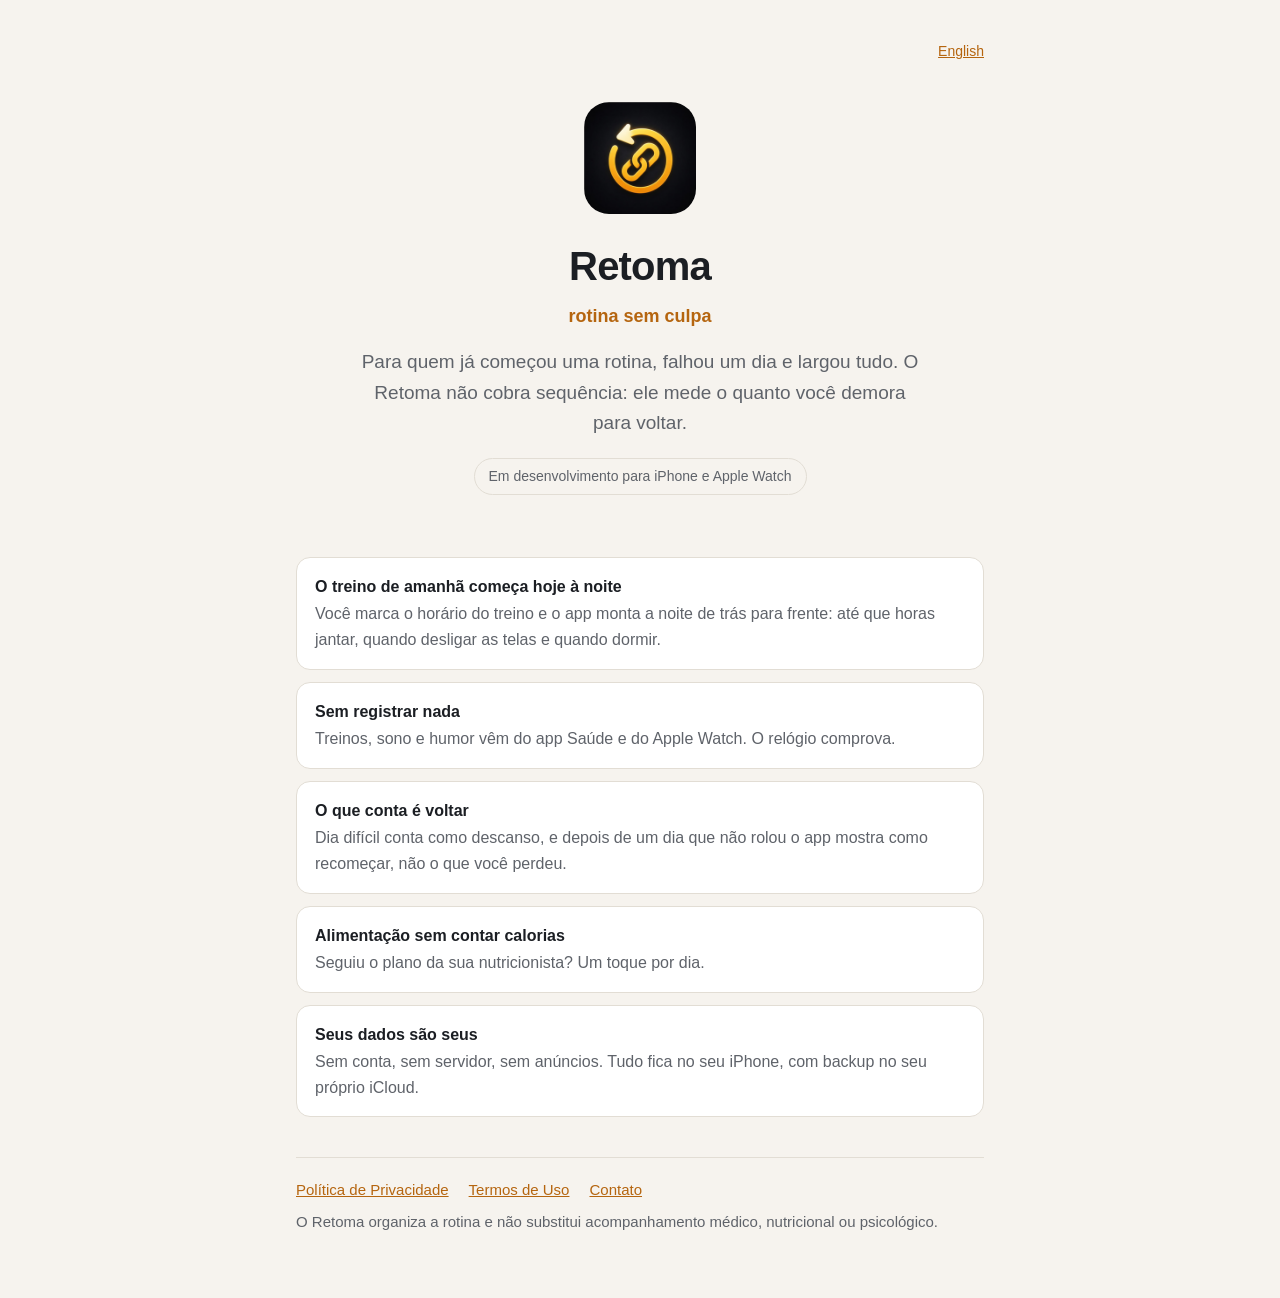
==== index.html @ 83d5cd6e "Página pública do Retoma: apresentação, privacidade e termos (pt e en) Co-Authored-By: Claude Opus 5" ====
<!DOCTYPE html>
<html lang="pt-BR">
<head>
<meta charset="UTF-8">
<meta name="viewport" content="width=device-width, initial-scale=1.0">
<title>Retoma: rotina sem culpa</title>
<meta name="description" content="App para iPhone e Apple Watch que ajuda a manter treino, sono e alimentação sem culpa: o que conta é voltar.">
<link rel="icon" href="./icon.png">
<link rel="stylesheet" href="./style.css">
</head>
<body>
<main>
  <p class="lang"><a href="./en/" hreflang="en" lang="en">English</a></p>

  <section class="hero">
    <img src="./icon.png" alt="Ícone do Retoma: um elo de corrente dentro de uma seta de retorno">
    <h1>Retoma</h1>
    <p class="tagline">rotina sem culpa</p>
    <p class="lead">Para quem já começou uma rotina, falhou um dia e largou tudo. O Retoma não cobra sequência: ele mede o quanto você demora para voltar.</p>
    <p class="status">Em desenvolvimento para iPhone e Apple Watch</p>
  </section>

  <ul class="features">
    <li><strong>O treino de amanhã começa hoje à noite</strong><span>Você marca o horário do treino e o app monta a noite de trás para frente: até que horas jantar, quando desligar as telas e quando dormir.</span></li>
    <li><strong>Sem registrar nada</strong><span>Treinos, sono e humor vêm do app Saúde e do Apple Watch. O relógio comprova.</span></li>
    <li><strong>O que conta é voltar</strong><span>Dia difícil conta como descanso, e depois de um dia que não rolou o app mostra como recomeçar, não o que você perdeu.</span></li>
    <li><strong>Alimentação sem contar calorias</strong><span>Seguiu o plano da sua nutricionista? Um toque por dia.</span></li>
    <li><strong>Seus dados são seus</strong><span>Sem conta, sem servidor, sem anúncios. Tudo fica no seu iPhone, com backup no seu próprio iCloud.</span></li>
  </ul>

  <footer>
    <nav aria-label="Documentos">
      <a href="./privacidade.html">Política de Privacidade</a>
      <a href="./termos.html">Termos de Uso</a>
      <a href="mailto:afonsohlc@gmail.com">Contato</a>
    </nav>
    O Retoma organiza a rotina e não substitui acompanhamento médico, nutricional ou psicológico.
  </footer>
</main>
</body>
</html>
---- style.css ----
:root {
  --bg: #f6f3ee;
  --surface: #ffffff;
  --text: #1b1e23;
  --muted: #5f636a;
  --line: #e2ddd4;
  --accent: #b5650f;
}
@media (prefers-color-scheme: dark) {
  :root {
    --bg: #0d0f12;
    --surface: #171a1f;
    --text: #f3efe7;
    --muted: #a3a8b1;
    --line: #2a2f37;
    --accent: #f2a13b;
  }
}
* { box-sizing: border-box; }
body {
  margin: 0;
  background: var(--bg);
  color: var(--text);
  font-family: -apple-system, BlinkMacSystemFont, "Segoe UI", Roboto, Helvetica, Arial, sans-serif;
  line-height: 1.6;
  -webkit-font-smoothing: antialiased;
}
main { max-width: 720px; margin: 0 auto; padding: 40px 16px 64px; }
a { color: var(--accent); }
a:focus-visible { outline: 2px solid var(--accent); outline-offset: 2px; border-radius: 4px; }
.lang { text-align: right; font-size: 14px; margin: 0 0 24px; }
.hero { text-align: center; padding: 16px 0 8px; }
.hero img { width: 112px; height: 112px; border-radius: 25px; display: block; margin: 0 auto 20px; }
.hero h1 { font-size: 40px; letter-spacing: -0.02em; margin: 0; }
.tagline { color: var(--accent); font-weight: 600; font-size: 18px; margin: 4px 0 16px; }
.lead { font-size: 19px; color: var(--muted); max-width: 560px; margin: 0 auto; }
.status {
  display: inline-block;
  margin-top: 20px;
  padding: 6px 14px;
  border: 1px solid var(--line);
  border-radius: 999px;
  font-size: 14px;
  color: var(--muted);
}
.features { display: grid; gap: 12px; margin: 40px 0; padding: 0; list-style: none; }
.features li { background: var(--surface); border: 1px solid var(--line); border-radius: 14px; padding: 16px 18px; }
.features strong { display: block; margin-bottom: 2px; }
.features span { color: var(--muted); }
footer { border-top: 1px solid var(--line); padding-top: 20px; font-size: 15px; color: var(--muted); }
footer nav { display: flex; flex-wrap: wrap; gap: 8px 20px; margin-bottom: 8px; }
.doc h1 { font-size: 30px; letter-spacing: -0.01em; margin: 0 0 4px; }
.doc .meta { color: var(--muted); margin: 0 0 24px; }
.doc h2 { font-size: 20px; margin: 32px 0 8px; }
.doc .summary { background: var(--surface); border: 1px solid var(--line); border-radius: 14px; padding: 14px 18px; }
.back { display: inline-block; margin-bottom: 20px; }
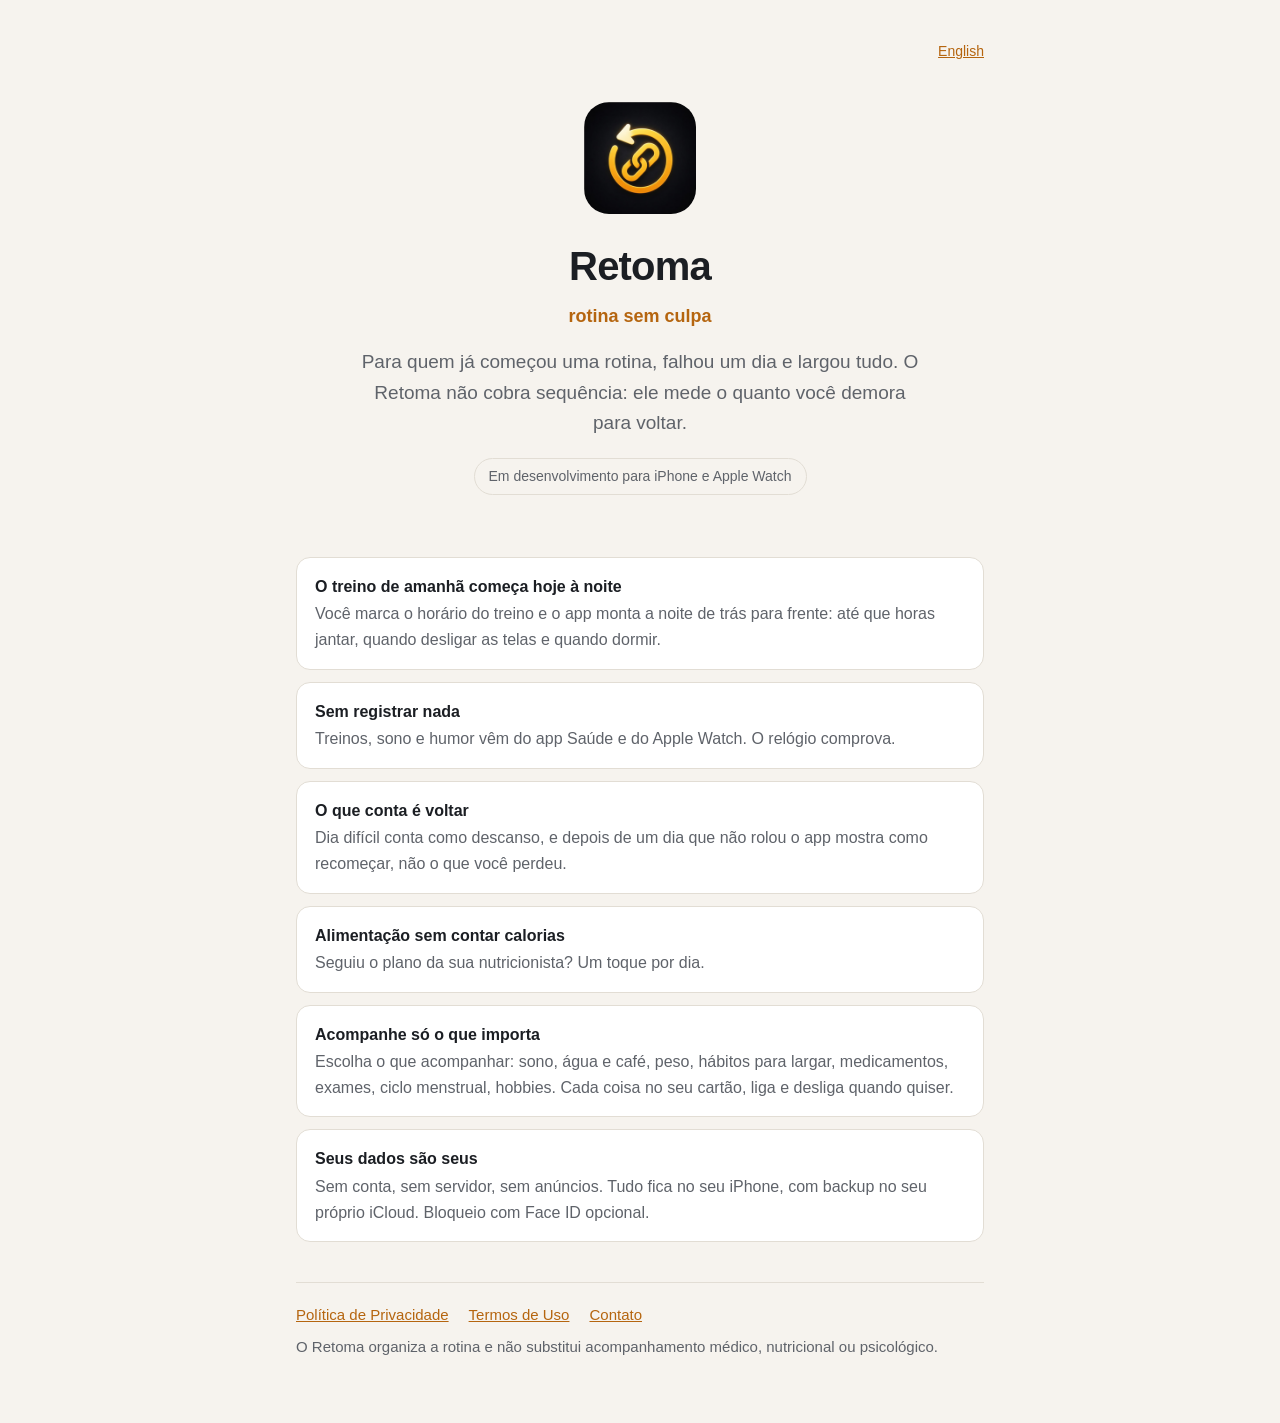
==== commit 6d1384f6: "Página e privacidade: acompanhe só o que importa, exames no app Arquivos Co-Authored-By: Claude Opus" ====
--- a/index.html
+++ b/index.html
@@ -25,7 +25,8 @@
     <li><strong>Sem registrar nada</strong><span>Treinos, sono e humor vêm do app Saúde e do Apple Watch. O relógio comprova.</span></li>
     <li><strong>O que conta é voltar</strong><span>Dia difícil conta como descanso, e depois de um dia que não rolou o app mostra como recomeçar, não o que você perdeu.</span></li>
     <li><strong>Alimentação sem contar calorias</strong><span>Seguiu o plano da sua nutricionista? Um toque por dia.</span></li>
-    <li><strong>Seus dados são seus</strong><span>Sem conta, sem servidor, sem anúncios. Tudo fica no seu iPhone, com backup no seu próprio iCloud.</span></li>
+    <li><strong>Acompanhe só o que importa</strong><span>Escolha o que acompanhar: sono, água e café, peso, hábitos para largar, medicamentos, exames, ciclo menstrual, hobbies. Cada coisa no seu cartão, liga e desliga quando quiser.</span></li>
+    <li><strong>Seus dados são seus</strong><span>Sem conta, sem servidor, sem anúncios. Tudo fica no seu iPhone, com backup no seu próprio iCloud. Bloqueio com Face ID opcional.</span></li>
   </ul>
 
   <footer>
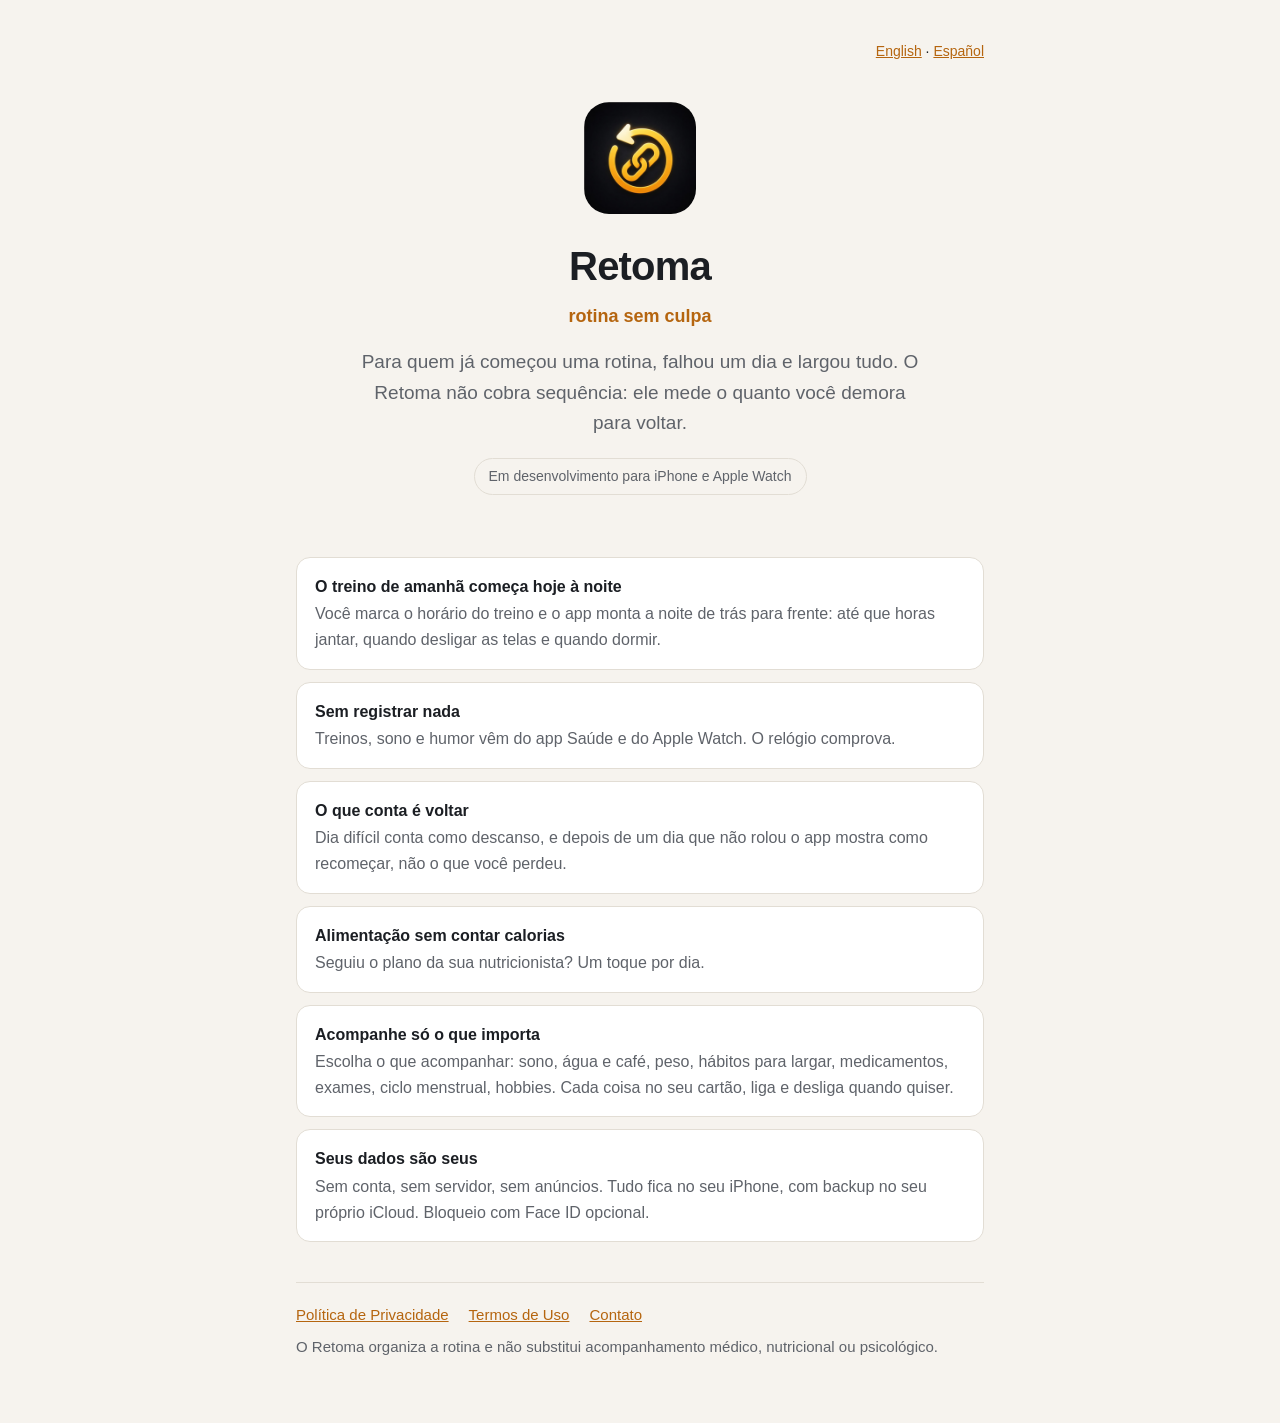
==== commit 2c83e1b1: "Site em espanhol: início, privacidade e termos (iPhone e Android) Co-Authored-By: Claude Opus 5.5 <n" ====
--- a/index.html
+++ b/index.html
@@ -10,7 +10,7 @@
 </head>
 <body>
 <main>
-  <p class="lang"><a href="./en/" hreflang="en" lang="en">English</a></p>
+  <p class="lang"><a href="./en/" hreflang="en" lang="en">English</a> · <a href="./es/" hreflang="es" lang="es">Español</a></p>
 
   <section class="hero">
     <img src="./icon.png" alt="Ícone do Retoma: um elo de corrente dentro de uma seta de retorno">
